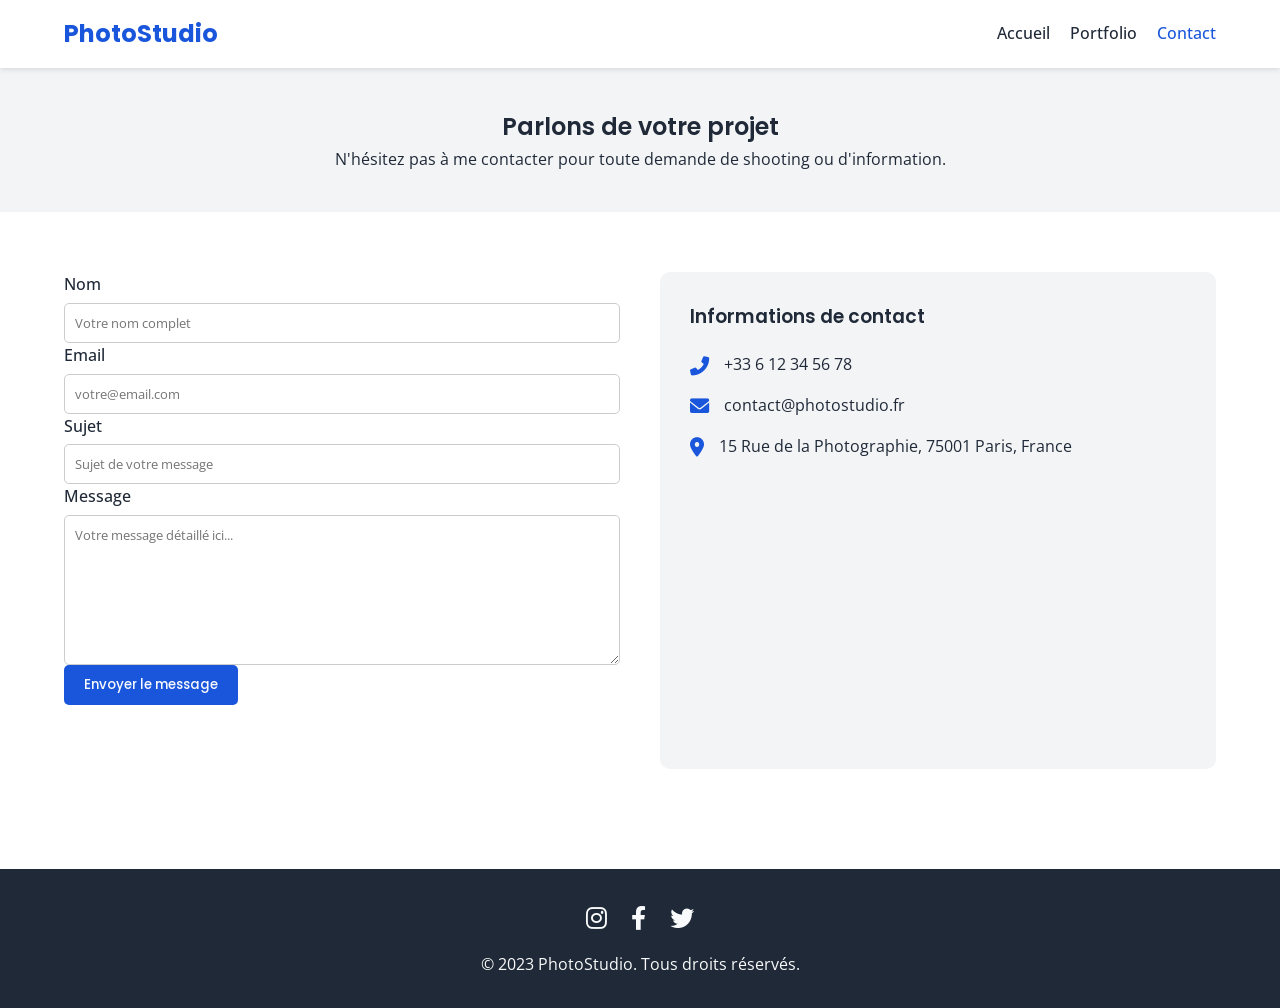
==== contact.html @ 0e4d98cd "feat: create responsive static photography portfolio website Co-authored-by: bonheurfungazer <109146" ====
<!DOCTYPE html>
<html lang="fr">
<head>
    <meta charset="UTF-8">
    <meta name="viewport" content="width=device-width, initial-scale=1.0">
    <title>PhotoStudio - Contact</title>
    <link href="https://fonts.googleapis.com/css2?family=Open+Sans:wght@400;500;600&family=Poppins:wght@500;600;700&display=swap" rel="stylesheet">
    <link rel="stylesheet" href="https://cdnjs.cloudflare.com/ajax/libs/font-awesome/6.0.0/css/all.min.css">
    <link rel="stylesheet" href="css/style.css">
</head>
<body>

    <header>
        <div class="container header-container">
            <a href="index.html" class="logo">PhotoStudio</a>
            <div class="menu-toggle" id="mobile-menu">
                <i class="fas fa-bars"></i>
            </div>
            <nav>
                <ul class="nav-links">
                    <li><a href="index.html">Accueil</a></li>
                    <li><a href="portfolio.html">Portfolio</a></li>
                    <li><a href="contact.html" class="active">Contact</a></li>
                </ul>
            </nav>
        </div>
    </header>

    <main>
        <section class="portfolio-header">
            <div class="container">
                <h1>Parlons de votre projet</h1>
                <p>N'hésitez pas à me contacter pour toute demande de shooting ou d'information.</p>
            </div>
        </section>

        <section class="contact-section">
            <div class="container contact-container">
                <!-- Formulaire de contact -->
                <div class="contact-form">
                    <form action="#" method="POST">
                        <div class="form-group">
                            <label for="nom">Nom</label>
                            <input type="text" id="nom" name="nom" required placeholder="Votre nom complet">
                        </div>
                        <div class="form-group">
                            <label for="email">Email</label>
                            <input type="email" id="email" name="email" required placeholder="votre@email.com">
                        </div>
                        <div class="form-group">
                            <label for="sujet">Sujet</label>
                            <input type="text" id="sujet" name="sujet" required placeholder="Sujet de votre message">
                        </div>
                        <div class="form-group">
                            <label for="message">Message</label>
                            <textarea id="message" name="message" required placeholder="Votre message détaillé ici..."></textarea>
                        </div>
                        <button type="submit" class="btn">Envoyer le message</button>
                    </form>
                </div>

                <!-- Informations de contact & Carte -->
                <div class="contact-info">
                    <h3>Informations de contact</h3>
                    <div class="info-item">
                        <i class="fas fa-phone-alt"></i>
                        <p>+33 6 12 34 56 78</p>
                    </div>
                    <div class="info-item">
                        <i class="fas fa-envelope"></i>
                        <p>contact@photostudio.fr</p>
                    </div>
                    <div class="info-item">
                        <i class="fas fa-map-marker-alt"></i>
                        <p>15 Rue de la Photographie, 75001 Paris, France</p>
                    </div>

                    <!-- Carte Google Maps (Iframe) -->
                    <div class="map-container">
                        <iframe src="https://www.google.com/maps/embed?pb=!1m18!1m12!1m3!1d2624.9916256937595!2d2.3333333156744008!3d48.85837007928746!2m3!1f0!2f0!3f0!3m2!1i1024!2i768!4f13.1!3m3!1m2!1s0x47e66e1f06e2b70f%3A0x40b82c3688c9460!2sParis!5e0!3m2!1sfr!2sfr!4v1690000000000!5m2!1sfr!2sfr" allowfullscreen="" loading="lazy" referrerpolicy="no-referrer-when-downgrade"></iframe>
                    </div>
                </div>
            </div>
        </section>
    </main>

    <footer>
        <div class="container">
            <div class="social-links">
                <a href="#"><i class="fab fa-instagram"></i></a>
                <a href="#"><i class="fab fa-facebook-f"></i></a>
                <a href="#"><i class="fab fa-twitter"></i></a>
            </div>
            <p>&copy; 2023 PhotoStudio. Tous droits réservés.</p>
        </div>
    </footer>

    <script src="js/script.js"></script>
</body>
</html>
---- css/style.css ----
/* --- Variables --- */
:root {
  --primary-color: #1a56db; /* Tons bleus */
  --primary-hover: #1e40af;
  --secondary-color: #f3f4f6;
  --text-dark: #1f2937;
  --text-light: #f9fafb;
  --bg-color: #ffffff;
  --overlay-bg: rgba(26, 86, 219, 0.8);
  --font-title: 'Poppins', sans-serif;
  --font-text: 'Open Sans', sans-serif;
  --transition-speed: 0.3s;
}

/* --- Base --- */
* {
  margin: 0;
  padding: 0;
  box-sizing: border-box;
}

body {
  font-family: var(--font-text);
  color: var(--text-dark);
  background-color: var(--bg-color);
  line-height: 1.6;
}

h1, h2, h3, h4, h5, h6 {
  font-family: var(--font-title);
  font-weight: 600;
  color: var(--text-dark);
}

a {
  text-decoration: none;
  color: inherit;
}

img {
  max-width: 100%;
  height: auto;
  display: block;
}

.container {
  width: 90%;
  max-width: 1200px;
  margin: 0 auto;
}

/* --- Boutons --- */
.btn {
  display: inline-block;
  padding: 10px 20px;
  background-color: var(--primary-color);
  color: var(--text-light);
  border: none;
  border-radius: 5px;
  font-family: var(--font-title);
  font-weight: 500;
  cursor: pointer;
  transition: background-color var(--transition-speed) ease, transform var(--transition-speed) ease;
}

.btn:hover {
  background-color: var(--primary-hover);
  transform: translateY(-2px);
}

/* --- Header & Navigation --- */
header {
  background-color: var(--bg-color);
  box-shadow: 0 2px 5px rgba(0, 0, 0, 0.1);
  position: sticky;
  top: 0;
  z-index: 1000;
}

.header-container {
  display: flex;
  justify-content: space-between;
  align-items: center;
  padding: 15px 0;
}

.logo {
  font-family: var(--font-title);
  font-size: 1.5rem;
  font-weight: 700;
  color: var(--primary-color);
}

.nav-links {
  list-style: none;
  display: flex;
  gap: 20px;
}

.nav-links li a {
  font-weight: 500;
  transition: color var(--transition-speed);
}

.nav-links li a:hover, .nav-links li a.active {
  color: var(--primary-color);
}

.menu-toggle {
  display: none;
  font-size: 1.5rem;
  cursor: pointer;
  color: var(--primary-color);
}

/* --- Section Hero --- */
.hero {
  background-image: linear-gradient(rgba(0, 0, 0, 0.5), rgba(0, 0, 0, 0.5)), url('https://images.unsplash.com/photo-1469474968028-56623f02e42e?ixlib=rb-4.0.3&auto=format&fit=crop&w=1920&q=80');
  background-size: cover;
  background-position: center;
  height: 80vh;
  display: flex;
  align-items: center;
  text-align: center;
  color: var(--text-light);
}

.hero h1 {
  font-size: 3rem;
  margin-bottom: 15px;
  color: var(--text-light);
}

.hero p {
  font-size: 1.2rem;
  margin-bottom: 30px;
}

/* --- Section Services --- */
.services {
  padding: 60px 0;
  background-color: var(--secondary-color);
  text-align: center;
}

.services h2 {
  font-size: 2.5rem;
  margin-bottom: 40px;
}

.services-grid {
  display: grid;
  grid-template-columns: repeat(auto-fit, minmax(250px, 1fr));
  gap: 30px;
}

.service-card {
  background-color: var(--bg-color);
  padding: 30px;
  border-radius: 10px;
  box-shadow: 0 4px 6px rgba(0, 0, 0, 0.05);
  transition: transform var(--transition-speed), box-shadow var(--transition-speed);
}

.service-card:hover {
  transform: translateY(-10px);
  box-shadow: 0 10px 20px rgba(0, 0, 0, 0.1);
}

.service-card i {
  font-size: 3rem;
  color: var(--primary-color);
  margin-bottom: 20px;
}

.service-card h3 {
  margin-bottom: 15px;
}

/* --- Section Galerie Accueil --- */
.gallery {
  padding: 60px 0;
  text-align: center;
}

.gallery h2 {
  font-size: 2.5rem;
  margin-bottom: 40px;
}

.gallery-grid {
  display: grid;
  grid-template-columns: repeat(auto-fit, minmax(250px, 1fr));
  gap: 15px;
}

.gallery-item {
  position: relative;
  overflow: hidden;
  border-radius: 8px;
}

.gallery-item img {
  width: 100%;
  height: 300px;
  object-fit: cover;
  transition: transform var(--transition-speed);
}

.gallery-overlay {
  position: absolute;
  top: 0;
  left: 0;
  width: 100%;
  height: 100%;
  background-color: var(--overlay-bg);
  color: var(--text-light);
  display: flex;
  flex-direction: column;
  justify-content: center;
  align-items: center;
  opacity: 0;
  transition: opacity var(--transition-speed);
}

.gallery-item:hover img {
  transform: scale(1.1);
}

.gallery-item:hover .gallery-overlay {
  opacity: 1;
}

/* --- Page Portfolio --- */
.portfolio-header {
  padding: 40px 0;
  text-align: center;
  background-color: var(--secondary-color);
}

.filters {
  display: flex;
  justify-content: center;
  gap: 15px;
  margin: 30px 0;
  flex-wrap: wrap;
}

.filter-btn {
  padding: 8px 16px;
  background-color: transparent;
  border: 2px solid var(--primary-color);
  color: var(--primary-color);
  border-radius: 20px;
  cursor: pointer;
  font-family: var(--font-title);
  transition: all var(--transition-speed);
}

.filter-btn:hover,
.filter-btn:focus {
  background-color: var(--primary-color);
  color: var(--text-light);
}

/* --- Page Contact --- */
.contact-section {
  padding: 60px 0;
}

.contact-container {
  display: grid;
  grid-template-columns: 1fr 1fr;
  gap: 40px;
}

.contact-form {
  display: flex;
  flex-direction: column;
  gap: 15px;
}

.form-group {
  display: flex;
  flex-direction: column;
}

.form-group label {
  margin-bottom: 5px;
  font-weight: 500;
}

.form-group input,
.form-group textarea {
  padding: 10px;
  border: 1px solid #ccc;
  border-radius: 5px;
  font-family: var(--font-text);
}

.form-group textarea {
  resize: vertical;
  min-height: 150px;
}

.contact-info {
  background-color: var(--secondary-color);
  padding: 30px;
  border-radius: 10px;
}

.contact-info h3 {
  margin-bottom: 20px;
}

.info-item {
  display: flex;
  align-items: center;
  gap: 15px;
  margin-bottom: 15px;
}

.info-item i {
  color: var(--primary-color);
  font-size: 1.2rem;
}

.map-container {
  margin-top: 30px;
  height: 250px;
  border-radius: 10px;
  overflow: hidden;
}

.map-container iframe {
  width: 100%;
  height: 100%;
  border: 0;
}

/* --- Footer --- */
footer {
  background-color: var(--text-dark);
  color: var(--text-light);
  text-align: center;
  padding: 30px 0;
  margin-top: 40px;
}

.social-links {
  margin-bottom: 15px;
}

.social-links a {
  display: inline-block;
  margin: 0 10px;
  font-size: 1.5rem;
  transition: color var(--transition-speed);
}

.social-links a:hover {
  color: var(--primary-color);
}

/* --- Responsive (Mobile First to Desktop) --- */
@media (max-width: 768px) {
  .menu-toggle {
    display: block;
  }

  .nav-links {
    display: none; /* Hide by default on mobile, toggle with JS */
    flex-direction: column;
    position: absolute;
    top: 100%;
    left: 0;
    width: 100%;
    background-color: var(--bg-color);
    box-shadow: 0 5px 5px rgba(0,0,0,0.1);
    padding: 20px 0;
    text-align: center;
  }

  .nav-links.active {
    display: flex;
  }

  .contact-container {
    grid-template-columns: 1fr;
  }
}

@media (min-width: 769px) {
  .portfolio-grid {
    grid-template-columns: repeat(3, 1fr);
  }
}
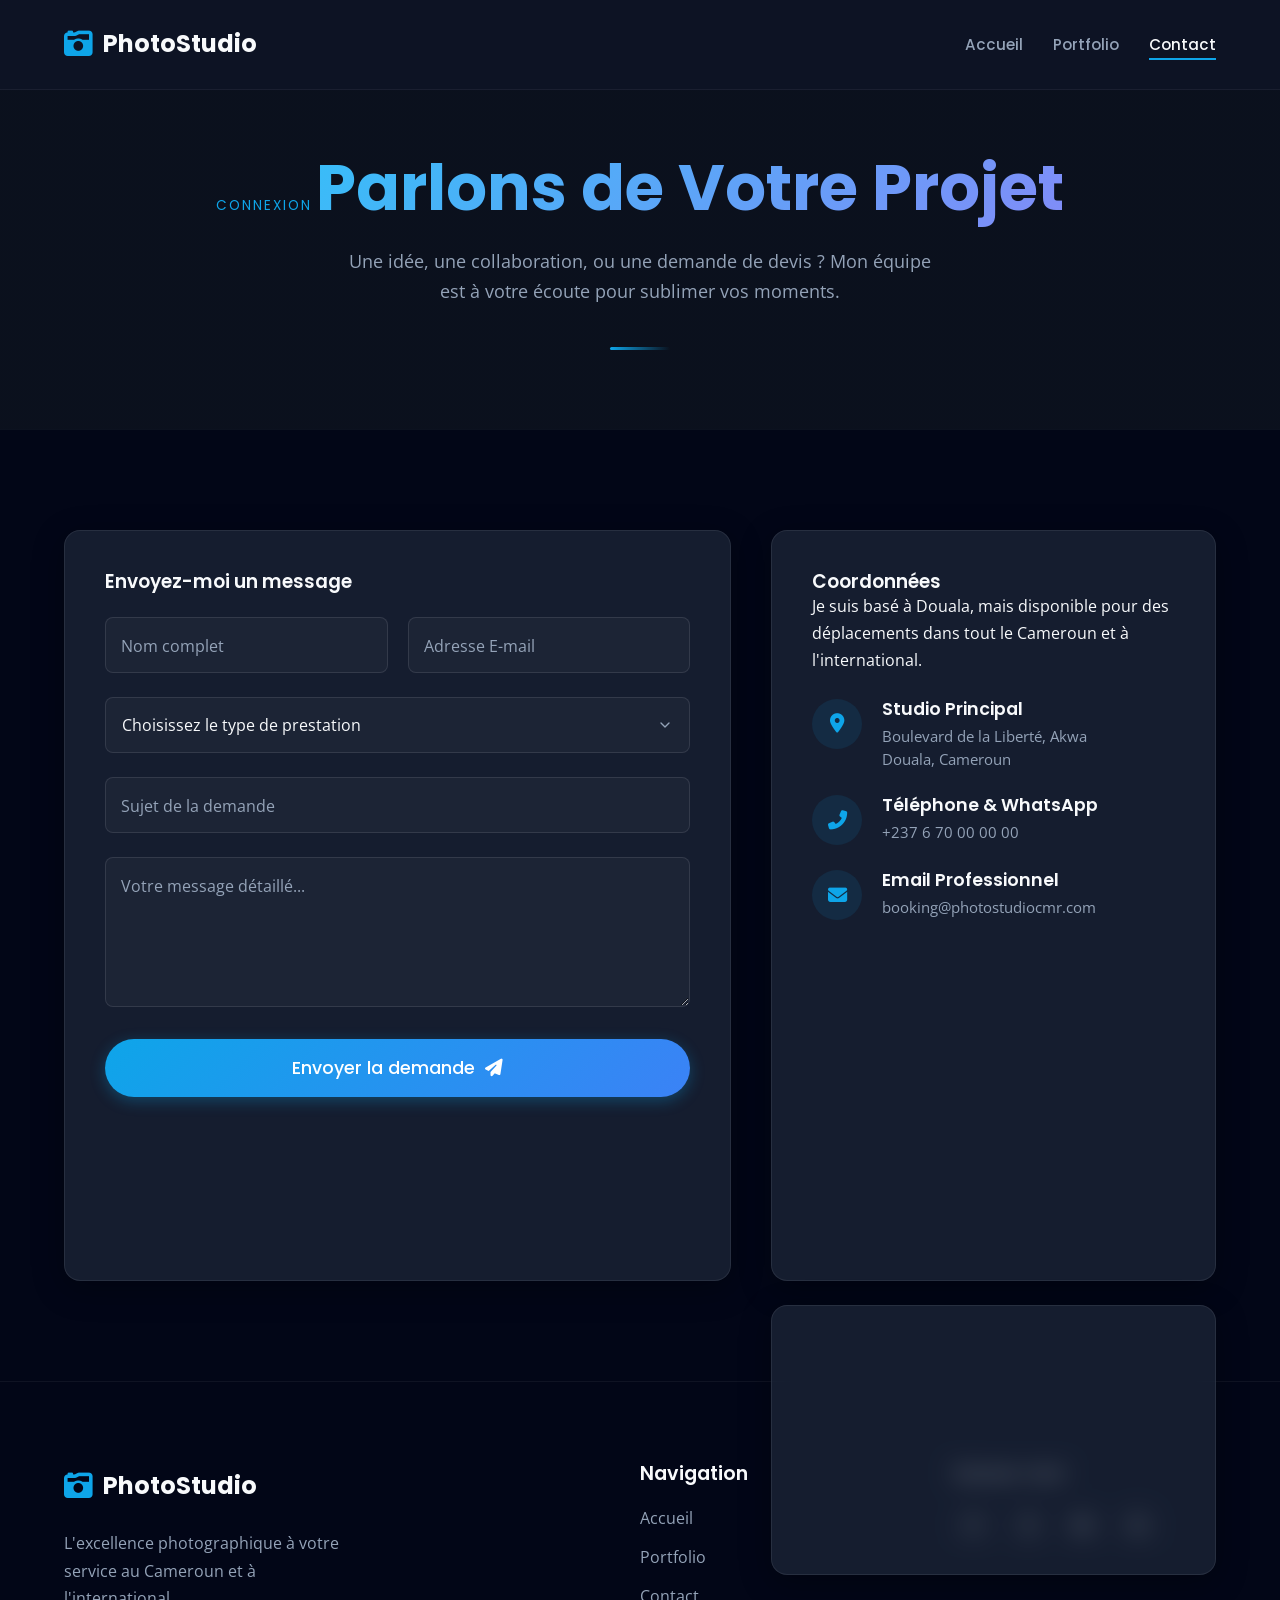
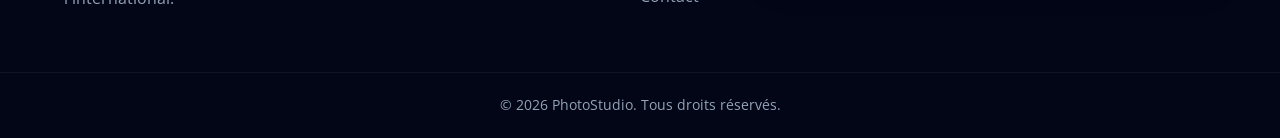
==== commit c02a283c: "feat: redesign website with professional dark theme, 2026 year, and Cameroon locations Co-authored-b" ====
--- a/contact.html
+++ b/contact.html
@@ -3,16 +3,20 @@
 <head>
     <meta charset="UTF-8">
     <meta name="viewport" content="width=device-width, initial-scale=1.0">
-    <title>PhotoStudio - Contact</title>
-    <link href="https://fonts.googleapis.com/css2?family=Open+Sans:wght@400;500;600&family=Poppins:wght@500;600;700&display=swap" rel="stylesheet">
-    <link rel="stylesheet" href="https://cdnjs.cloudflare.com/ajax/libs/font-awesome/6.0.0/css/all.min.css">
+    <title>PhotoStudio - Me Contacter</title>
+    <link href="https://fonts.googleapis.com/css2?family=Open+Sans:wght@300;400;500;600&family=Poppins:wght@300;400;500;600;700&display=swap" rel="stylesheet">
+    <link rel="stylesheet" href="https://cdnjs.cloudflare.com/ajax/libs/font-awesome/6.4.0/css/all.min.css">
     <link rel="stylesheet" href="css/style.css">
 </head>
-<body>
+<body class="dark-theme">
 
-    <header>
+    <!-- Header Glassmorphism -->
+    <header class="glass-header">
         <div class="container header-container">
-            <a href="index.html" class="logo">PhotoStudio</a>
+            <a href="index.html" class="logo">
+                <span class="logo-icon"><i class="fas fa-camera-retro"></i></span>
+                PhotoStudio
+            </a>
             <div class="menu-toggle" id="mobile-menu">
                 <i class="fas fa-bars"></i>
             </div>
@@ -27,71 +31,142 @@
     </header>
 
     <main>
-        <section class="portfolio-header">
-            <div class="container">
-                <h1>Parlons de votre projet</h1>
-                <p>N'hésitez pas à me contacter pour toute demande de shooting ou d'information.</p>
+        <section class="page-header section-padding">
+            <div class="header-bg" style="background-image: linear-gradient(rgba(10, 15, 26, 0.8), rgba(10, 15, 26, 0.8)), url('https://images.unsplash.com/photo-1516035069371-29a1b244cc32?ixlib=rb-4.0.3&auto=format&fit=crop&w=1920&q=80');"></div>
+            <div class="container text-center reveal">
+                <span class="section-tag">Connexion</span>
+                <h1 class="gradient-text display-title">Parlons de Votre Projet</h1>
+                <p class="subtitle mx-auto">Une idée, une collaboration, ou une demande de devis ? Mon équipe est à votre écoute pour sublimer vos moments.</p>
+                <div class="heading-line mx-auto"></div>
             </div>
         </section>
 
-        <section class="contact-section">
-            <div class="container contact-container">
-                <!-- Formulaire de contact -->
-                <div class="contact-form">
-                    <form action="#" method="POST">
-                        <div class="form-group">
-                            <label for="nom">Nom</label>
-                            <input type="text" id="nom" name="nom" required placeholder="Votre nom complet">
-                        </div>
-                        <div class="form-group">
-                            <label for="email">Email</label>
-                            <input type="email" id="email" name="email" required placeholder="votre@email.com">
-                        </div>
-                        <div class="form-group">
-                            <label for="sujet">Sujet</label>
-                            <input type="text" id="sujet" name="sujet" required placeholder="Sujet de votre message">
-                        </div>
-                        <div class="form-group">
-                            <label for="message">Message</label>
-                            <textarea id="message" name="message" required placeholder="Votre message détaillé ici..."></textarea>
-                        </div>
-                        <button type="submit" class="btn">Envoyer le message</button>
-                    </form>
-                </div>
+        <section class="contact-section section-padding bg-darker">
+            <div class="container">
+                <div class="contact-grid">
 
-                <!-- Informations de contact & Carte -->
-                <div class="contact-info">
-                    <h3>Informations de contact</h3>
-                    <div class="info-item">
-                        <i class="fas fa-phone-alt"></i>
-                        <p>+33 6 12 34 56 78</p>
-                    </div>
-                    <div class="info-item">
-                        <i class="fas fa-envelope"></i>
-                        <p>contact@photostudio.fr</p>
-                    </div>
-                    <div class="info-item">
-                        <i class="fas fa-map-marker-alt"></i>
-                        <p>15 Rue de la Photographie, 75001 Paris, France</p>
+                    <!-- Contact Form -->
+                    <div class="contact-form-wrapper glass-card reveal">
+                        <h3 class="mb-4">Envoyez-moi un message</h3>
+                        <form action="#" method="POST" class="modern-form">
+                            <div class="form-row">
+                                <div class="form-group input-container">
+                                    <input type="text" id="nom" name="nom" class="input-field" placeholder=" " required>
+                                    <label for="nom" class="input-label">Nom complet</label>
+                                    <span class="input-highlight"></span>
+                                </div>
+                                <div class="form-group input-container">
+                                    <input type="email" id="email" name="email" class="input-field" placeholder=" " required>
+                                    <label for="email" class="input-label">Adresse E-mail</label>
+                                    <span class="input-highlight"></span>
+                                </div>
+                            </div>
+
+                            <div class="form-group input-container mt-4">
+                                <select id="service" name="service" class="input-field" required>
+                                    <option value="" disabled selected>Choisissez le type de prestation</option>
+                                    <option value="portrait">Portrait & Beauté</option>
+                                    <option value="evenement">Événementiel (Mariage, Gala...)</option>
+                                    <option value="corporate">Entreprise & Corporate</option>
+                                    <option value="autre">Autre demande</option>
+                                </select>
+                                <span class="input-highlight"></span>
+                            </div>
+
+                            <div class="form-group input-container mt-4">
+                                <input type="text" id="sujet" name="sujet" class="input-field" placeholder=" " required>
+                                <label for="sujet" class="input-label">Sujet de la demande</label>
+                                <span class="input-highlight"></span>
+                            </div>
+
+                            <div class="form-group input-container mt-4">
+                                <textarea id="message" name="message" class="input-field textarea-field" placeholder=" " required></textarea>
+                                <label for="message" class="input-label">Votre message détaillé...</label>
+                                <span class="input-highlight"></span>
+                            </div>
+
+                            <button type="submit" class="btn btn-primary btn-large mt-4 w-100">
+                                <span>Envoyer la demande</span>
+                                <i class="fas fa-paper-plane"></i>
+                            </button>
+                        </form>
                     </div>
 
-                    <!-- Carte Google Maps (Iframe) -->
-                    <div class="map-container">
-                        <iframe src="https://www.google.com/maps/embed?pb=!1m18!1m12!1m3!1d2624.9916256937595!2d2.3333333156744008!3d48.85837007928746!2m3!1f0!2f0!3f0!3m2!1i1024!2i768!4f13.1!3m3!1m2!1s0x47e66e1f06e2b70f%3A0x40b82c3688c9460!2sParis!5e0!3m2!1sfr!2sfr!4v1690000000000!5m2!1sfr!2sfr" allowfullscreen="" loading="lazy" referrerpolicy="no-referrer-when-downgrade"></iframe>
+                    <!-- Contact Info & Map -->
+                    <div class="contact-info-wrapper reveal delay-1">
+                        <div class="info-card glass-card">
+                            <h3>Coordonnées</h3>
+                            <p class="text-muted mb-4">Je suis basé à Douala, mais disponible pour des déplacements dans tout le Cameroun et à l'international.</p>
+
+                            <div class="info-list">
+                                <div class="info-item">
+                                    <div class="icon-circle"><i class="fas fa-map-marker-alt"></i></div>
+                                    <div class="info-text">
+                                        <h4>Studio Principal</h4>
+                                        <p>Boulevard de la Liberté, Akwa<br>Douala, Cameroun</p>
+                                    </div>
+                                </div>
+
+                                <div class="info-item">
+                                    <div class="icon-circle"><i class="fas fa-phone-alt"></i></div>
+                                    <div class="info-text">
+                                        <h4>Téléphone & WhatsApp</h4>
+                                        <p>+237 6 70 00 00 00</p>
+                                    </div>
+                                </div>
+
+                                <div class="info-item">
+                                    <div class="icon-circle"><i class="fas fa-envelope"></i></div>
+                                    <div class="info-text">
+                                        <h4>Email Professionnel</h4>
+                                        <p>booking@photostudiocmr.com</p>
+                                    </div>
+                                </div>
+                            </div>
+                        </div>
+
+                        <!-- Iframe Douala, Cameroun -->
+                        <div class="map-wrapper glass-card mt-4">
+                            <iframe src="https://www.google.com/maps/embed?pb=!1m18!1m12!1m3!1d127357.51261338002!2d9.664402636184568!3d4.048259695650221!2m3!1f0!2f0!3f0!3m2!1i1024!2i768!4f13.1!3m3!1m2!1s0x1061128be2e1f6d1%3A0x868c68dc3b516b3b!2sDouala%2C%20Cameroon!5e0!3m2!1sen!2s!4v1700000000000!5m2!1sen!2s" width="100%" height="250" style="border:0;" allowfullscreen="" loading="lazy" referrerpolicy="no-referrer-when-downgrade"></iframe>
+                        </div>
                     </div>
+
                 </div>
             </div>
         </section>
     </main>
 
     <footer>
-        <div class="container">
-            <div class="social-links">
-                <a href="#"><i class="fab fa-instagram"></i></a>
-                <a href="#"><i class="fab fa-facebook-f"></i></a>
-                <a href="#"><i class="fab fa-twitter"></i></a>
+        <div class="container footer-container">
+            <div class="footer-brand">
+                <a href="index.html" class="logo">
+                    <span class="logo-icon"><i class="fas fa-camera-retro"></i></span>
+                    PhotoStudio
+                </a>
+                <p>L'excellence photographique à votre service au Cameroun et à l'international.</p>
             </div>
-            <p>&copy; 2023 PhotoStudio. Tous droits réservés.</p>
+
+            <div class="footer-links">
+                <h3>Navigation</h3>
+                <ul>
+                    <li><a href="index.html">Accueil</a></li>
+                    <li><a href="portfolio.html">Portfolio</a></li>
+                    <li><a href="contact.html">Contact</a></li>
+                </ul>
+            </div>
+
+            <div class="footer-social">
+                <h3>Suivez-moi</h3>
+                <div class="social-icons">
+                    <a href="#" class="social-icon"><i class="fab fa-instagram"></i></a>
+                    <a href="#" class="social-icon"><i class="fab fa-500px"></i></a>
+                    <a href="#" class="social-icon"><i class="fab fa-behance"></i></a>
+                    <a href="#" class="social-icon"><i class="fab fa-linkedin-in"></i></a>
+                </div>
+            </div>
+        </div>
+        <div class="footer-bottom">
+            <p>&copy; 2026 PhotoStudio. Tous droits réservés.</p>
         </div>
     </footer>
 
--- a/css/style.css
+++ b/css/style.css
@@ -1,40 +1,57 @@
-/* --- Variables --- */
+/* --- Modern Variables --- */
 :root {
-  --primary-color: #1a56db; /* Tons bleus */
-  --primary-hover: #1e40af;
-  --secondary-color: #f3f4f6;
-  --text-dark: #1f2937;
-  --text-light: #f9fafb;
-  --bg-color: #ffffff;
-  --overlay-bg: rgba(26, 86, 219, 0.8);
+  /* Color Palette - Deep Modern Blue Theme */
+  --primary-color: #0ea5e9;
+  --primary-hover: #0284c7;
+  --primary-rgb: 14, 165, 233;
+  --secondary-color: #3b82f6;
+  --accent-color: #f59e0b;
+
+  --bg-dark: #0f172a; /* Slate 900 */
+  --bg-darker: #020617; /* Slate 950 */
+  --surface-color: rgba(30, 41, 59, 0.7); /* Slate 800 with opacity */
+
+  --text-light: #f8fafc;
+  --text-muted: #94a3b8;
+
+  --overlay-bg: rgba(15, 23, 42, 0.85);
+
+  /* Typography */
   --font-title: 'Poppins', sans-serif;
   --font-text: 'Open Sans', sans-serif;
-  --transition-speed: 0.3s;
-}
-
-/* --- Base --- */
+
+  /* Utilities */
+  --transition-smooth: 0.4s cubic-bezier(0.4, 0, 0.2, 1);
+  --glass-border: 1px solid rgba(255, 255, 255, 0.08);
+  --glass-shadow: 0 8px 32px 0 rgba(0, 0, 0, 0.3);
+}
+
+/* --- Base Reset & Setup --- */
 * {
   margin: 0;
   padding: 0;
   box-sizing: border-box;
 }
 
-body {
+body.dark-theme {
   font-family: var(--font-text);
-  color: var(--text-dark);
-  background-color: var(--bg-color);
-  line-height: 1.6;
+  background-color: var(--bg-dark);
+  color: var(--text-light);
+  line-height: 1.7;
+  overflow-x: hidden;
+  -webkit-font-smoothing: antialiased;
 }
 
 h1, h2, h3, h4, h5, h6 {
   font-family: var(--font-title);
   font-weight: 600;
-  color: var(--text-dark);
+  line-height: 1.2;
 }
 
 a {
   text-decoration: none;
   color: inherit;
+  transition: color var(--transition-smooth);
 }
 
 img {
@@ -45,353 +62,876 @@
 
 .container {
   width: 90%;
-  max-width: 1200px;
+  max-width: 1280px;
   margin: 0 auto;
 }
 
-/* --- Boutons --- */
+.section-padding {
+  padding: 100px 0;
+}
+
+.bg-darker {
+  background-color: var(--bg-darker);
+}
+
+.text-center {
+  text-align: center;
+}
+
+.mx-auto {
+  margin-left: auto;
+  margin-right: auto;
+}
+
+.mb-4 {
+  margin-bottom: 1.5rem;
+}
+
+.mt-3 { margin-top: 1rem; }
+.mt-4 { margin-top: 1.5rem; }
+.mt-5 { margin-top: 3rem; }
+
+.w-100 { width: 100%; }
+
+/* --- Typography Highlights --- */
+.gradient-text {
+  background: linear-gradient(135deg, #38bdf8, #818cf8);
+  -webkit-background-clip: text;
+  -webkit-text-fill-color: transparent;
+  display: inline-block;
+}
+
+.display-title {
+  font-size: clamp(2.5rem, 5vw, 4rem);
+  font-weight: 700;
+  margin-bottom: 20px;
+}
+
+.subtitle {
+  font-size: 1.1rem;
+  color: var(--text-muted);
+  max-width: 600px;
+  margin-bottom: 40px;
+}
+
+/* --- UI Components --- */
+.glass-card {
+  background: var(--surface-color);
+  backdrop-filter: blur(12px);
+  -webkit-backdrop-filter: blur(12px);
+  border: var(--glass-border);
+  border-radius: 16px;
+  box-shadow: var(--glass-shadow);
+  transition: transform var(--transition-smooth), border-color var(--transition-smooth);
+}
+
+.glass-card:hover {
+  transform: translateY(-5px);
+  border-color: rgba(255, 255, 255, 0.15);
+}
+
+/* Buttons */
 .btn {
-  display: inline-block;
-  padding: 10px 20px;
-  background-color: var(--primary-color);
-  color: var(--text-light);
-  border: none;
-  border-radius: 5px;
+  display: inline-flex;
+  align-items: center;
+  justify-content: center;
+  gap: 10px;
+  padding: 12px 28px;
+  border-radius: 30px;
   font-family: var(--font-title);
   font-weight: 500;
+  font-size: 1rem;
   cursor: pointer;
-  transition: background-color var(--transition-speed) ease, transform var(--transition-speed) ease;
-}
-
-.btn:hover {
-  background-color: var(--primary-hover);
+  transition: all var(--transition-smooth);
+  position: relative;
+  overflow: hidden;
+  z-index: 1;
+}
+
+.btn-large {
+  padding: 16px 36px;
+  font-size: 1.1rem;
+}
+
+.btn-primary {
+  background: linear-gradient(135deg, var(--primary-color), var(--secondary-color));
+  color: #fff;
+  border: none;
+  box-shadow: 0 4px 15px rgba(14, 165, 233, 0.3);
+}
+
+.btn-primary::before {
+  content: '';
+  position: absolute;
+  top: 0; left: 0; width: 100%; height: 100%;
+  background: linear-gradient(135deg, var(--secondary-color), var(--primary-color));
+  z-index: -1;
+  transition: opacity var(--transition-smooth);
+  opacity: 0;
+}
+
+.btn-primary:hover::before {
+  opacity: 1;
+}
+
+.btn-primary:hover {
+  box-shadow: 0 6px 20px rgba(14, 165, 233, 0.5);
   transform: translateY(-2px);
 }
 
+.btn-outline {
+  background: transparent;
+  color: var(--text-light);
+  border: 2px solid rgba(255, 255, 255, 0.2);
+}
+
+.btn-outline:hover {
+  border-color: var(--primary-color);
+  background: rgba(14, 165, 233, 0.1);
+  transform: translateY(-2px);
+}
+
+/* --- Section Headers --- */
+.section-header {
+  text-align: center;
+  margin-bottom: 60px;
+}
+
+.section-tag {
+  display: inline-block;
+  font-family: var(--font-title);
+  font-size: 0.85rem;
+  text-transform: uppercase;
+  letter-spacing: 2px;
+  color: var(--primary-color);
+  margin-bottom: 10px;
+}
+
+.section-header h2 {
+  font-size: clamp(2rem, 4vw, 3rem);
+  margin-bottom: 20px;
+}
+
+.heading-line {
+  width: 60px;
+  height: 3px;
+  background: linear-gradient(90deg, var(--primary-color), transparent);
+  margin: 0 auto;
+  border-radius: 3px;
+}
+
 /* --- Header & Navigation --- */
-header {
-  background-color: var(--bg-color);
-  box-shadow: 0 2px 5px rgba(0, 0, 0, 0.1);
-  position: sticky;
+.glass-header {
+  position: fixed;
   top: 0;
+  width: 100%;
   z-index: 1000;
+  background: rgba(15, 23, 42, 0.6);
+  backdrop-filter: blur(15px);
+  -webkit-backdrop-filter: blur(15px);
+  border-bottom: 1px solid rgba(255, 255, 255, 0.05);
+  transition: padding var(--transition-smooth), background var(--transition-smooth);
+}
+
+.glass-header.scrolled {
+  padding: 5px 0;
+  background: rgba(2, 6, 23, 0.9);
+  box-shadow: 0 4px 20px rgba(0, 0, 0, 0.5);
 }
 
 .header-container {
   display: flex;
   justify-content: space-between;
   align-items: center;
-  padding: 15px 0;
+  padding: 20px 0;
+  transition: padding var(--transition-smooth);
+}
+
+.glass-header.scrolled .header-container {
+  padding: 10px 0;
 }
 
 .logo {
   font-family: var(--font-title);
   font-size: 1.5rem;
   font-weight: 700;
+  display: flex;
+  align-items: center;
+  gap: 10px;
+}
+
+.logo-icon {
   color: var(--primary-color);
+  font-size: 1.8rem;
 }
 
 .nav-links {
   list-style: none;
   display: flex;
-  gap: 20px;
+  gap: 30px;
 }
 
 .nav-links li a {
+  font-family: var(--font-title);
   font-weight: 500;
-  transition: color var(--transition-speed);
-}
-
-.nav-links li a:hover, .nav-links li a.active {
-  color: var(--primary-color);
+  font-size: 0.95rem;
+  position: relative;
+  padding: 5px 0;
+  color: var(--text-muted);
+}
+
+.nav-links li a::after {
+  content: '';
+  position: absolute;
+  bottom: 0;
+  left: 0;
+  width: 0;
+  height: 2px;
+  background: var(--primary-color);
+  transition: width var(--transition-smooth);
+}
+
+.nav-links li a:hover,
+.nav-links li a.active {
+  color: var(--text-light);
+}
+
+.nav-links li a:hover::after,
+.nav-links li a.active::after {
+  width: 100%;
 }
 
 .menu-toggle {
   display: none;
-  font-size: 1.5rem;
+  font-size: 1.8rem;
   cursor: pointer;
-  color: var(--primary-color);
-}
-
-/* --- Section Hero --- */
+  color: var(--text-light);
+}
+
+/* --- Hero Section --- */
 .hero {
-  background-image: linear-gradient(rgba(0, 0, 0, 0.5), rgba(0, 0, 0, 0.5)), url('https://images.unsplash.com/photo-1469474968028-56623f02e42e?ixlib=rb-4.0.3&auto=format&fit=crop&w=1920&q=80');
+  position: relative;
+  height: 100vh;
+  min-height: 600px;
+  display: flex;
+  align-items: center;
+  justify-content: center;
+  text-align: center;
+  background-image: url('https://images.unsplash.com/photo-1542038784456-1ea8e935640e?ixlib=rb-4.0.3&auto=format&fit=crop&w=1920&q=80');
   background-size: cover;
   background-position: center;
-  height: 80vh;
-  display: flex;
-  align-items: center;
-  text-align: center;
-  color: var(--text-light);
+  background-attachment: fixed;
+}
+
+.hero-overlay {
+  position: absolute;
+  inset: 0;
+  background: linear-gradient(180deg, rgba(2, 6, 23, 0.4) 0%, rgba(2, 6, 23, 0.9) 100%);
+}
+
+.hero-content {
+  position: relative;
+  z-index: 10;
+  max-width: 800px;
 }
 
 .hero h1 {
-  font-size: 3rem;
-  margin-bottom: 15px;
-  color: var(--text-light);
-}
-
-.hero p {
-  font-size: 1.2rem;
-  margin-bottom: 30px;
-}
-
-/* --- Section Services --- */
-.services {
-  padding: 60px 0;
-  background-color: var(--secondary-color);
-  text-align: center;
-}
-
-.services h2 {
-  font-size: 2.5rem;
+  font-size: clamp(3rem, 6vw, 5rem);
+  margin-bottom: 20px;
+  line-height: 1.1;
+  text-shadow: 0 4px 20px rgba(0,0,0,0.5);
+}
+
+.hero-subtitle {
+  font-size: clamp(1.1rem, 2vw, 1.3rem);
+  color: rgba(255, 255, 255, 0.9);
   margin-bottom: 40px;
-}
-
+  text-shadow: 0 2px 10px rgba(0,0,0,0.5);
+}
+
+.hero-cta {
+  display: flex;
+  gap: 20px;
+  justify-content: center;
+  flex-wrap: wrap;
+}
+
+.scroll-indicator {
+  position: absolute;
+  bottom: 40px;
+  left: 50%;
+  transform: translateX(-50%);
+  display: flex;
+  flex-direction: column;
+  align-items: center;
+  gap: 10px;
+  color: var(--text-muted);
+  font-size: 0.9rem;
+  z-index: 10;
+  animation: bounce 2s infinite;
+}
+
+@keyframes bounce {
+  0%, 20%, 50%, 80%, 100% { transform: translateY(0) translateX(-50%); }
+  40% { transform: translateY(-10px) translateX(-50%); }
+  60% { transform: translateY(-5px) translateX(-50%); }
+}
+
+/* --- Page Headers (Internal pages) --- */
+.page-header {
+  position: relative;
+  padding: 150px 0 80px;
+  min-height: 40vh;
+  display: flex;
+  align-items: center;
+  justify-content: center;
+  overflow: hidden;
+}
+
+.header-bg {
+  position: absolute;
+  inset: 0;
+  background-image: linear-gradient(rgba(10, 15, 26, 0.8), rgba(10, 15, 26, 0.95)), url('https://images.unsplash.com/photo-1452587925148-ce544e77e70d?ixlib=rb-4.0.3&auto=format&fit=crop&w=1920&q=80');
+  background-size: cover;
+  background-position: center;
+  z-index: -1;
+}
+
+/* --- Services Section --- */
 .services-grid {
   display: grid;
-  grid-template-columns: repeat(auto-fit, minmax(250px, 1fr));
+  grid-template-columns: repeat(auto-fit, minmax(300px, 1fr));
   gap: 30px;
 }
 
 .service-card {
-  background-color: var(--bg-color);
-  padding: 30px;
-  border-radius: 10px;
-  box-shadow: 0 4px 6px rgba(0, 0, 0, 0.05);
-  transition: transform var(--transition-speed), box-shadow var(--transition-speed);
-}
-
-.service-card:hover {
-  transform: translateY(-10px);
-  box-shadow: 0 10px 20px rgba(0, 0, 0, 0.1);
-}
-
-.service-card i {
-  font-size: 3rem;
+  padding: 40px 30px;
+  text-align: left;
+  display: flex;
+  flex-direction: column;
+  height: 100%;
+}
+
+.service-icon {
+  width: 70px;
+  height: 70px;
+  border-radius: 20px;
+  background: rgba(14, 165, 233, 0.1);
+  display: flex;
+  align-items: center;
+  justify-content: center;
+  font-size: 2rem;
   color: var(--primary-color);
-  margin-bottom: 20px;
+  margin-bottom: 25px;
+  transition: transform var(--transition-smooth), background var(--transition-smooth);
+}
+
+.service-card:hover .service-icon {
+  transform: scale(1.1) rotate(5deg);
+  background: var(--primary-color);
+  color: #fff;
 }
 
 .service-card h3 {
+  font-size: 1.4rem;
   margin-bottom: 15px;
 }
 
-/* --- Section Galerie Accueil --- */
-.gallery {
-  padding: 60px 0;
-  text-align: center;
-}
-
-.gallery h2 {
-  font-size: 2.5rem;
-  margin-bottom: 40px;
-}
-
-.gallery-grid {
+.service-card p {
+  color: var(--text-muted);
+  margin-bottom: 25px;
+  flex-grow: 1;
+}
+
+.service-link {
+  font-family: var(--font-title);
+  font-weight: 500;
+  color: var(--primary-color);
+  display: inline-flex;
+  align-items: center;
+  gap: 8px;
+  font-size: 0.9rem;
+  transition: gap var(--transition-smooth);
+}
+
+.service-card:hover .service-link {
+  gap: 15px;
+}
+
+/* --- Featured Gallery (Masonry style on Home) --- */
+.gallery-masonry {
   display: grid;
-  grid-template-columns: repeat(auto-fit, minmax(250px, 1fr));
-  gap: 15px;
+  grid-template-columns: repeat(12, 1fr);
+  grid-auto-rows: 300px;
+  gap: 20px;
 }
 
 .gallery-item {
   position: relative;
+  border-radius: 16px;
   overflow: hidden;
-  border-radius: 8px;
+  grid-column: span 4;
+}
+
+.gallery-item.large {
+  grid-column: span 8;
+  grid-row: span 2;
+}
+
+.gallery-item.wide {
+  grid-column: span 12;
 }
 
 .gallery-item img {
   width: 100%;
-  height: 300px;
+  height: 100%;
   object-fit: cover;
-  transition: transform var(--transition-speed);
+  transition: transform 0.8s cubic-bezier(0.4, 0, 0.2, 1);
 }
 
 .gallery-overlay {
   position: absolute;
-  top: 0;
-  left: 0;
+  inset: 0;
+  background: linear-gradient(to top, rgba(2, 6, 23, 0.9) 0%, rgba(2, 6, 23, 0.2) 50%, transparent 100%);
+  opacity: 0;
+  transition: opacity var(--transition-smooth);
+  display: flex;
+  align-items: flex-end;
+  padding: 30px;
+}
+
+.gallery-item:hover img {
+  transform: scale(1.05);
+}
+
+.gallery-item:hover .gallery-overlay {
+  opacity: 1;
+}
+
+.overlay-content {
+  transform: translateY(20px);
+  transition: transform var(--transition-smooth);
+  width: 100%;
+}
+
+.gallery-item:hover .overlay-content {
+  transform: translateY(0);
+}
+
+.category {
+  font-size: 0.8rem;
+  text-transform: uppercase;
+  letter-spacing: 1px;
+  color: var(--primary-color);
+  font-weight: 600;
+  margin-bottom: 5px;
+  display: block;
+}
+
+.overlay-content h4 {
+  font-size: 1.5rem;
+  margin-bottom: 0;
+}
+
+.zoom-btn {
+  position: absolute;
+  top: 50%;
+  left: 50%;
+  transform: translate(-50%, -50%) scale(0.5);
+  width: 50px;
+  height: 50px;
+  border-radius: 50%;
+  background: rgba(255, 255, 255, 0.1);
+  backdrop-filter: blur(5px);
+  display: flex;
+  align-items: center;
+  justify-content: center;
+  color: #fff;
+  opacity: 0;
+  transition: all 0.4s cubic-bezier(0.175, 0.885, 0.32, 1.275);
+}
+
+.gallery-item:hover .zoom-btn {
+  opacity: 1;
+  transform: translate(-50%, -50%) scale(1);
+}
+
+/* --- Portfolio Grid (Internal Page) --- */
+.portfolio-grid {
+  display: grid;
+  grid-template-columns: repeat(auto-fill, minmax(350px, 1fr));
+  gap: 30px;
+}
+
+.portfolio-card {
+  padding: 15px;
+}
+
+.image-wrapper {
+  position: relative;
+  border-radius: 12px;
+  overflow: hidden;
+  height: 250px;
+}
+
+.image-wrapper img {
   width: 100%;
   height: 100%;
-  background-color: var(--overlay-bg);
-  color: var(--text-light);
-  display: flex;
-  flex-direction: column;
+  object-fit: cover;
+  transition: transform 0.6s ease;
+}
+
+.image-overlay {
+  position: absolute;
+  inset: 0;
+  background: rgba(2, 6, 23, 0.6);
+  backdrop-filter: blur(3px);
+  display: flex;
+  align-items: center;
   justify-content: center;
-  align-items: center;
   opacity: 0;
-  transition: opacity var(--transition-speed);
-}
-
-.gallery-item:hover img {
+  transition: opacity var(--transition-smooth);
+}
+
+.portfolio-card:hover .image-wrapper img {
   transform: scale(1.1);
 }
 
-.gallery-item:hover .gallery-overlay {
+.portfolio-card:hover .image-overlay {
   opacity: 1;
 }
 
-/* --- Page Portfolio --- */
-.portfolio-header {
-  padding: 40px 0;
-  text-align: center;
-  background-color: var(--secondary-color);
-}
-
-.filters {
-  display: flex;
+.overlay-actions {
+  display: flex;
+  gap: 15px;
+}
+
+.action-btn {
+  width: 45px;
+  height: 45px;
+  border-radius: 50%;
+  background: var(--primary-color);
+  color: #fff;
+  display: flex;
+  align-items: center;
   justify-content: center;
-  gap: 15px;
-  margin: 30px 0;
-  flex-wrap: wrap;
-}
-
-.filter-btn {
-  padding: 8px 16px;
-  background-color: transparent;
-  border: 2px solid var(--primary-color);
+  transform: translateY(20px);
+  opacity: 0;
+  transition: all 0.4s cubic-bezier(0.175, 0.885, 0.32, 1.275);
+}
+
+.portfolio-card:hover .action-btn {
+  transform: translateY(0);
+  opacity: 1;
+}
+
+.action-btn:nth-child(2) {
+  transition-delay: 0.1s;
+  background: rgba(255, 255, 255, 0.1);
+  border: 1px solid rgba(255,255,255,0.2);
+}
+
+.card-info {
+  padding: 20px 10px 10px;
+}
+
+.category-badge {
+  font-size: 0.75rem;
+  background: rgba(14, 165, 233, 0.15);
   color: var(--primary-color);
+  padding: 4px 10px;
   border-radius: 20px;
-  cursor: pointer;
-  font-family: var(--font-title);
-  transition: all var(--transition-speed);
-}
-
-.filter-btn:hover,
-.filter-btn:focus {
-  background-color: var(--primary-color);
-  color: var(--text-light);
-}
-
-/* --- Page Contact --- */
-.contact-section {
-  padding: 60px 0;
-}
-
-.contact-container {
+  text-transform: uppercase;
+  letter-spacing: 1px;
+  font-weight: 600;
+  display: inline-block;
+  margin-bottom: 10px;
+}
+
+.card-info h3 {
+  font-size: 1.2rem;
+  margin-bottom: 5px;
+}
+
+.card-info p {
+  font-size: 0.9rem;
+  color: var(--text-muted);
+}
+
+/* --- Contact Page Form & Styles --- */
+.contact-grid {
+  display: grid;
+  grid-template-columns: 3fr 2fr;
+  gap: 40px;
+}
+
+.contact-form-wrapper {
+  padding: 40px;
+}
+
+.form-row {
   display: grid;
   grid-template-columns: 1fr 1fr;
-  gap: 40px;
-}
-
-.contact-form {
-  display: flex;
-  flex-direction: column;
-  gap: 15px;
-}
-
-.form-group {
-  display: flex;
-  flex-direction: column;
-}
-
-.form-group label {
+  gap: 20px;
+}
+
+.input-container {
+  position: relative;
+  width: 100%;
+}
+
+.input-field {
+  width: 100%;
+  background: rgba(255, 255, 255, 0.03);
+  border: 1px solid rgba(255, 255, 255, 0.1);
+  border-radius: 8px;
+  padding: 16px;
+  color: var(--text-light);
+  font-family: var(--font-text);
+  font-size: 1rem;
+  outline: none;
+  transition: border-color var(--transition-smooth), background var(--transition-smooth);
+}
+
+/* Style for select element specifically */
+select.input-field {
+  appearance: none;
+  background-image: url("data:image/svg+xml;charset=UTF-8,%3csvg xmlns='http://www.w3.org/2000/svg' viewBox='0 0 24 24' fill='none' stroke='%2394a3b8' stroke-width='2' stroke-linecap='round' stroke-linejoin='round'%3e%3cpolyline points='6 9 12 15 18 9'%3e%3c/polyline%3e%3c/svg%3e");
+  background-repeat: no-repeat;
+  background-position: right 1rem center;
+  background-size: 1em;
+}
+
+/* Fix dropdown options color in dark theme */
+select.input-field option {
+  background-color: var(--bg-dark);
+  color: var(--text-light);
+}
+
+.input-field:focus {
+  border-color: var(--primary-color);
+  background: rgba(14, 165, 233, 0.05);
+}
+
+.input-label {
+  position: absolute;
+  left: 16px;
+  top: 16px;
+  color: var(--text-muted);
+  pointer-events: none;
+  transition: all 0.3s ease;
+}
+
+/* Floating label logic using placeholder-shown */
+.input-field:focus ~ .input-label,
+.input-field:not(:placeholder-shown) ~ .input-label {
+  top: -10px;
+  left: 10px;
+  font-size: 0.8rem;
+  background: var(--bg-darker);
+  padding: 0 5px;
+  color: var(--primary-color);
+  border-radius: 4px;
+}
+
+.textarea-field {
+  min-height: 150px;
+  resize: vertical;
+}
+
+.info-card {
+  padding: 40px;
+  height: 100%;
+}
+
+.info-item {
+  display: flex;
+  gap: 20px;
+  margin-bottom: 25px;
+  align-items: flex-start;
+}
+
+.icon-circle {
+  width: 50px;
+  height: 50px;
+  border-radius: 50%;
+  background: rgba(14, 165, 233, 0.1);
+  color: var(--primary-color);
+  display: flex;
+  align-items: center;
+  justify-content: center;
+  font-size: 1.2rem;
+  flex-shrink: 0;
+}
+
+.info-text h4 {
+  font-size: 1.1rem;
   margin-bottom: 5px;
-  font-weight: 500;
-}
-
-.form-group input,
-.form-group textarea {
-  padding: 10px;
-  border: 1px solid #ccc;
-  border-radius: 5px;
-  font-family: var(--font-text);
-}
-
-.form-group textarea {
-  resize: vertical;
-  min-height: 150px;
-}
-
-.contact-info {
-  background-color: var(--secondary-color);
-  padding: 30px;
-  border-radius: 10px;
-}
-
-.contact-info h3 {
+}
+
+.info-text p {
+  color: var(--text-muted);
+  font-size: 0.95rem;
+  line-height: 1.5;
+}
+
+.map-wrapper {
+  border-radius: 16px;
+  overflow: hidden;
+  padding: 5px;
+}
+
+.map-wrapper iframe {
+  border-radius: 12px;
+  filter: invert(90%) hue-rotate(180deg) contrast(1.1); /* Dark mode map trick */
+}
+
+/* --- CTA Banner --- */
+.cta-box {
+  padding: 60px 40px;
+  text-align: center;
+  background: linear-gradient(to right, rgba(30, 41, 59, 0.9), rgba(15, 23, 42, 0.9));
+  border: 1px solid rgba(14, 165, 233, 0.3);
+}
+
+.cta-box h2 {
+  font-size: 2.5rem;
   margin-bottom: 20px;
 }
 
-.info-item {
-  display: flex;
-  align-items: center;
-  gap: 15px;
-  margin-bottom: 15px;
-}
-
-.info-item i {
-  color: var(--primary-color);
-  font-size: 1.2rem;
-}
-
-.map-container {
-  margin-top: 30px;
-  height: 250px;
-  border-radius: 10px;
-  overflow: hidden;
-}
-
-.map-container iframe {
-  width: 100%;
-  height: 100%;
-  border: 0;
+.cta-box p {
+  color: var(--text-muted);
+  font-size: 1.1rem;
+  margin-bottom: 30px;
+  max-width: 600px;
+  margin-left: auto;
+  margin-right: auto;
 }
 
 /* --- Footer --- */
 footer {
-  background-color: var(--text-dark);
+  background: #020617;
+  border-top: 1px solid rgba(255, 255, 255, 0.05);
+  padding-top: 80px;
+}
+
+.footer-container {
+  display: grid;
+  grid-template-columns: 2fr 1fr 1fr;
+  gap: 50px;
+  margin-bottom: 50px;
+}
+
+.footer-brand p {
+  color: var(--text-muted);
+  margin-top: 20px;
+  max-width: 300px;
+}
+
+.footer-links h3, .footer-social h3 {
+  font-size: 1.2rem;
+  margin-bottom: 20px;
   color: var(--text-light);
+}
+
+.footer-links ul {
+  list-style: none;
+}
+
+.footer-links li {
+  margin-bottom: 12px;
+}
+
+.footer-links a {
+  color: var(--text-muted);
+}
+
+.footer-links a:hover {
+  color: var(--primary-color);
+  padding-left: 5px;
+}
+
+.social-icons {
+  display: flex;
+  gap: 15px;
+}
+
+.social-icon {
+  width: 40px;
+  height: 40px;
+  border-radius: 50%;
+  background: rgba(255, 255, 255, 0.05);
+  display: flex;
+  align-items: center;
+  justify-content: center;
+  color: var(--text-light);
+  transition: all var(--transition-smooth);
+}
+
+.social-icon:hover {
+  background: var(--primary-color);
+  transform: translateY(-3px);
+  color: #fff;
+}
+
+.footer-bottom {
   text-align: center;
-  padding: 30px 0;
-  margin-top: 40px;
-}
-
-.social-links {
-  margin-bottom: 15px;
-}
-
-.social-links a {
-  display: inline-block;
-  margin: 0 10px;
-  font-size: 1.5rem;
-  transition: color var(--transition-speed);
-}
-
-.social-links a:hover {
-  color: var(--primary-color);
-}
-
-/* --- Responsive (Mobile First to Desktop) --- */
+  padding: 20px 0;
+  border-top: 1px solid rgba(255, 255, 255, 0.05);
+  color: var(--text-muted);
+  font-size: 0.9rem;
+}
+
+/* --- Animation Classes (Triggered by JS) --- */
+.reveal {
+  opacity: 0;
+  transform: translateY(30px);
+  transition: all 0.8s cubic-bezier(0.5, 0, 0, 1);
+}
+
+.reveal.active {
+  opacity: 1;
+  transform: translateY(0);
+}
+
+.delay-1 { transition-delay: 0.1s; }
+.delay-2 { transition-delay: 0.2s; }
+.delay-3 { transition-delay: 0.3s; }
+
+/* --- Responsive Design --- */
+@media (max-width: 1024px) {
+  .gallery-masonry {
+    grid-template-columns: repeat(6, 1fr);
+  }
+  .gallery-item.large { grid-column: span 6; }
+  .contact-grid { grid-template-columns: 1fr; }
+}
+
 @media (max-width: 768px) {
-  .menu-toggle {
-    display: block;
+  .section-padding { padding: 60px 0; }
+
+  .menu-toggle { display: block; }
+
+  .nav-links {
+    position: fixed;
+    top: 0; right: -100%;
+    width: 250px; height: 100vh;
+    background: rgba(2, 6, 23, 0.98);
+    backdrop-filter: blur(10px);
+    flex-direction: column;
+    align-items: center;
+    justify-content: center;
+    transition: right 0.4s ease;
+    border-left: 1px solid rgba(255,255,255,0.05);
   }
 
-  .nav-links {
-    display: none; /* Hide by default on mobile, toggle with JS */
-    flex-direction: column;
-    position: absolute;
-    top: 100%;
-    left: 0;
-    width: 100%;
-    background-color: var(--bg-color);
-    box-shadow: 0 5px 5px rgba(0,0,0,0.1);
-    padding: 20px 0;
-    text-align: center;
-  }
-
-  .nav-links.active {
-    display: flex;
-  }
-
-  .contact-container {
-    grid-template-columns: 1fr;
-  }
-}
-
-@media (min-width: 769px) {
-  .portfolio-grid {
-    grid-template-columns: repeat(3, 1fr);
-  }
-}
+  .nav-links.active { right: 0; }
+
+  .hero h1 { font-size: 2.5rem; }
+
+  .form-row { grid-template-columns: 1fr; }
+
+  .footer-container { grid-template-columns: 1fr; gap: 30px; text-align: center; }
+  .footer-brand p { margin: 20px auto 0; }
+  .social-icons { justify-content: center; }
+}
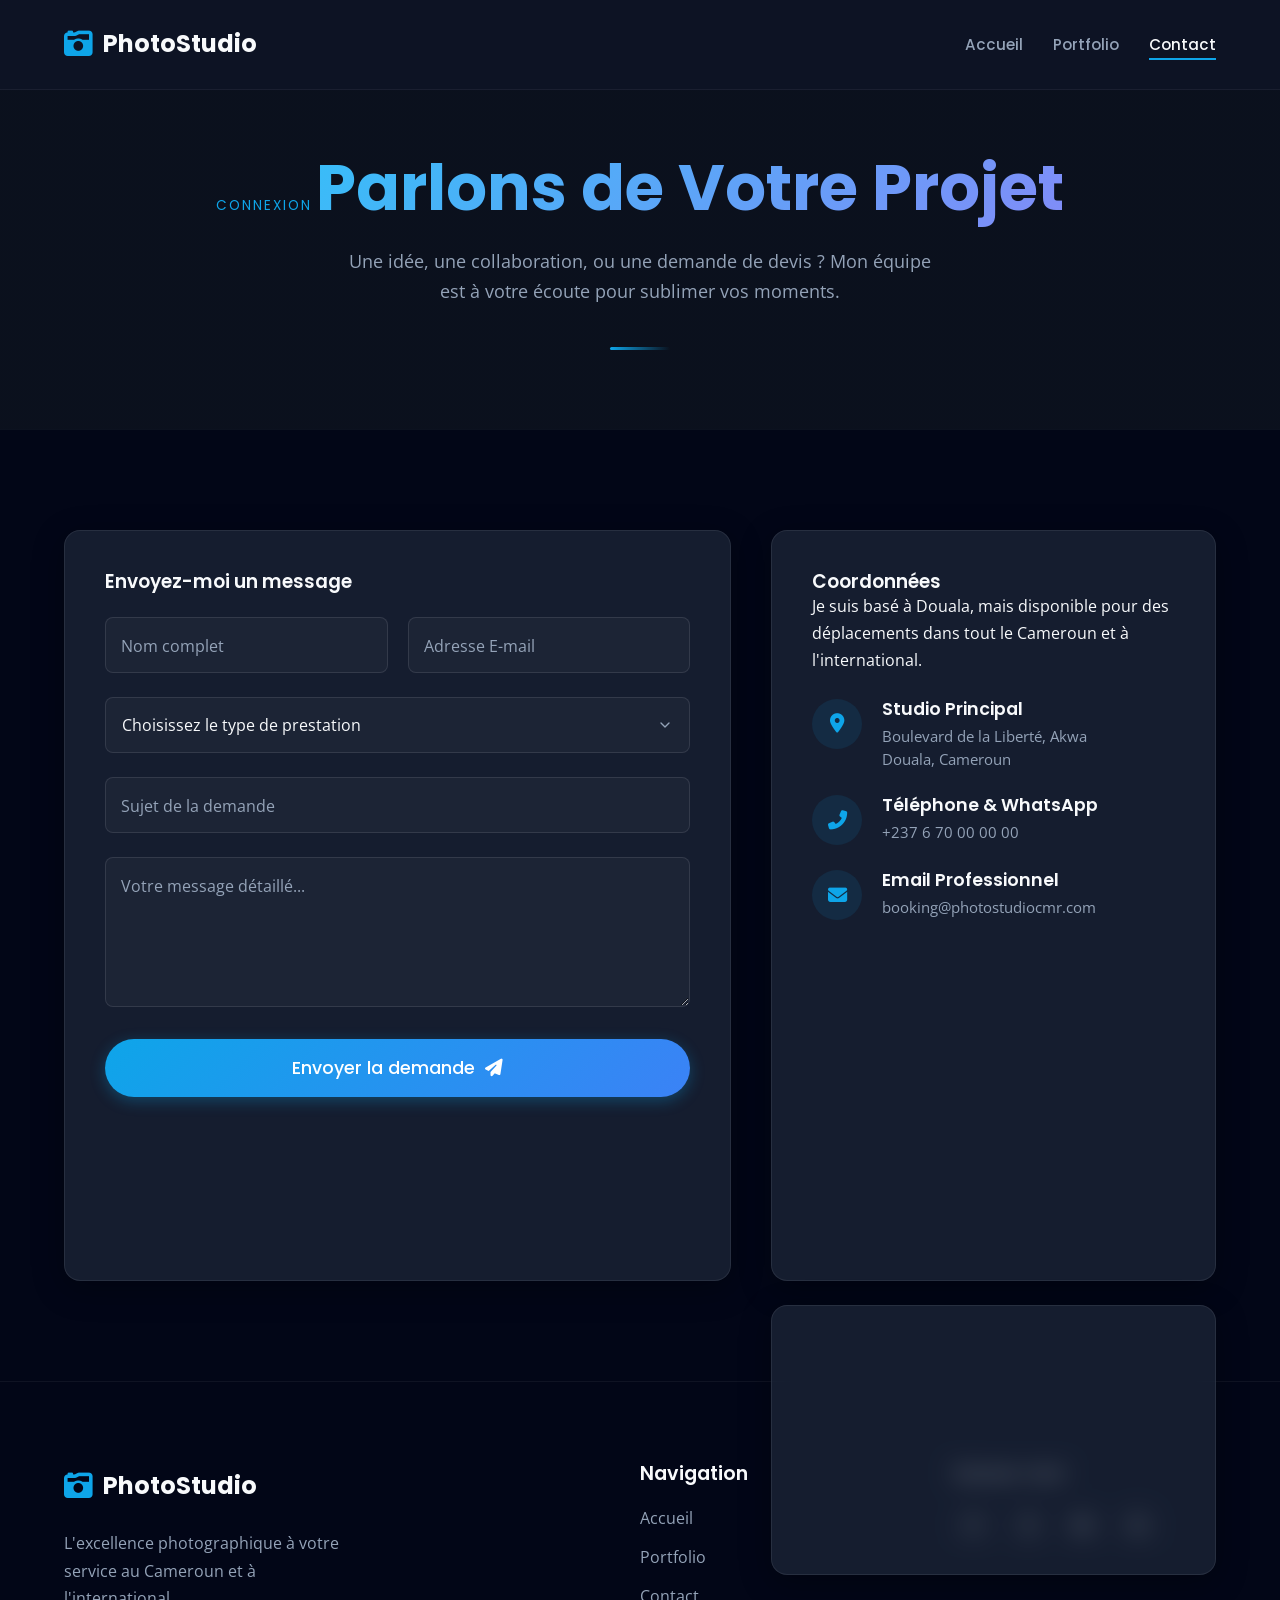
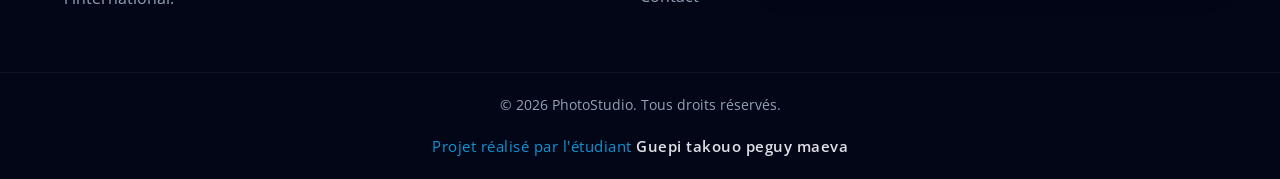
==== commit dd9f6b04: "feat: add student attribution and improve responsive design Co-authored-by: bonheurfungazer <1091466" ====
--- a/contact.html
+++ b/contact.html
@@ -167,6 +167,7 @@
         </div>
         <div class="footer-bottom">
             <p>&copy; 2026 PhotoStudio. Tous droits réservés.</p>
+            <p class="student-credit mt-3">Projet réalisé par l'étudiant <strong>Guepi takouo peguy maeva</strong></p>
         </div>
     </footer>
 
--- a/css/style.css
+++ b/css/style.css
@@ -935,3 +935,64 @@
   .footer-brand p { margin: 20px auto 0; }
   .social-icons { justify-content: center; }
 }
+
+/* --- Additional Responsive & Fine-tuning CSS --- */
+
+/* Student Credit styling */
+.student-credit {
+  color: var(--primary-color);
+  font-size: 0.95rem;
+  letter-spacing: 0.5px;
+  opacity: 0.9;
+}
+.student-credit strong {
+  font-weight: 600;
+  color: var(--text-light);
+}
+
+/* Ensure mobile masonry drops down gracefully */
+@media (max-width: 600px) {
+  .gallery-masonry {
+    grid-template-columns: 1fr;
+    grid-auto-rows: 250px;
+  }
+  .gallery-item, .gallery-item.large, .gallery-item.wide {
+    grid-column: span 1 !important;
+  }
+  .gallery-item.large {
+    grid-row: span 1 !important;
+  }
+
+  .filters {
+    display: flex;
+    flex-wrap: wrap;
+    justify-content: center;
+    gap: 10px;
+  }
+  .filter-btn {
+    margin: 0;
+    font-size: 0.9rem;
+    padding: 8px 16px;
+  }
+
+  .portfolio-grid {
+    grid-template-columns: 1fr;
+  }
+
+  .cta-box {
+    padding: 40px 20px;
+  }
+  .cta-box h2 {
+    font-size: 1.8rem;
+  }
+}
+
+/* Mobile Nav adjustments */
+@media (max-width: 768px) {
+  .nav-links li {
+    margin: 15px 0;
+  }
+  .nav-links li a {
+    font-size: 1.2rem;
+  }
+}
